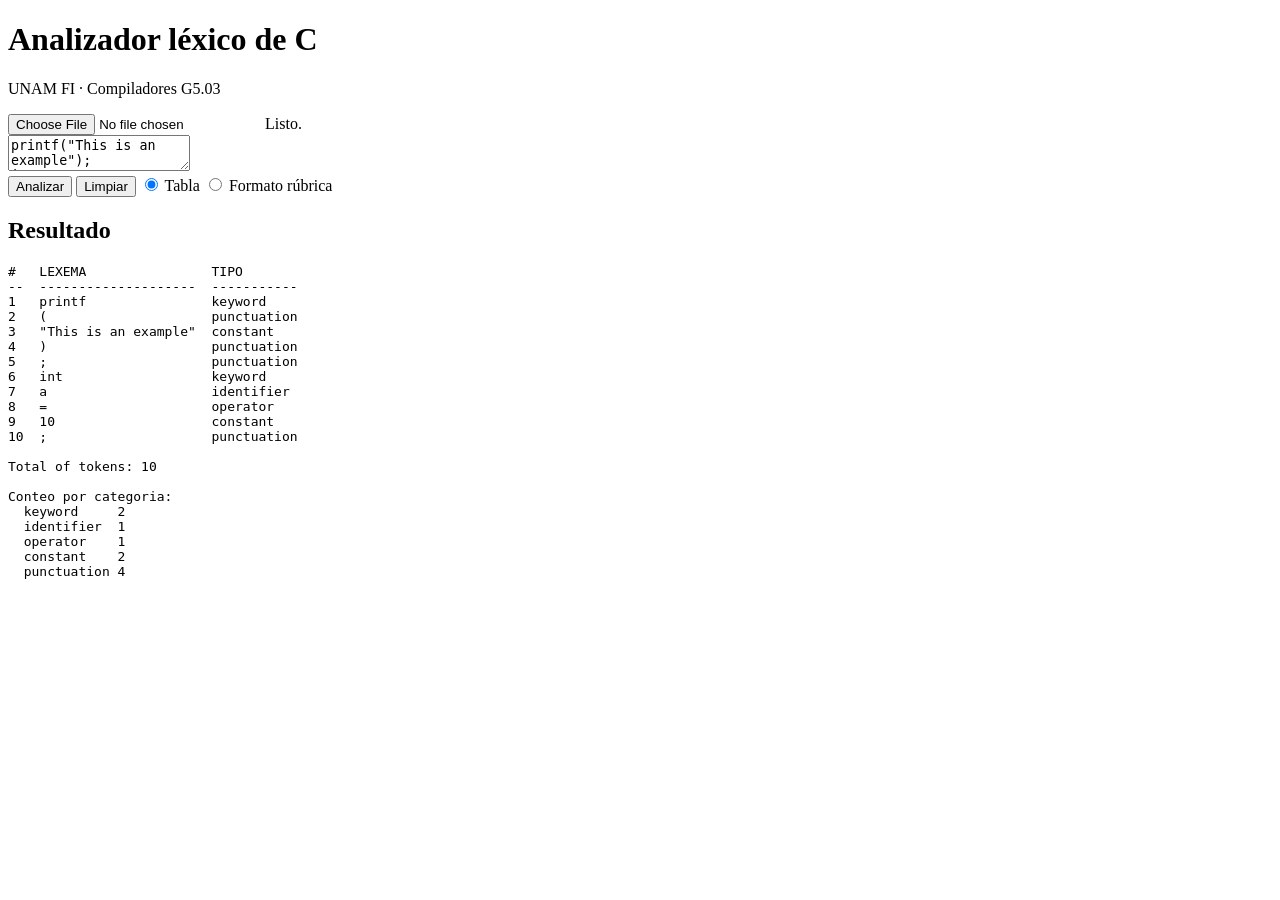
==== docs/index.html @ 69cd8636 "refactor(deploy): moves scripts to root to be deployable" ====
<!doctype html>
<html lang="es">
<head>
  <meta charset="utf-8">
  <meta name="viewport" content="width=device-width, initial-scale=1">
  <title>Lexer C - UNAM FI Compiladores G5</title>
  
</head>
<body>
<main>
  <h1>Analizador léxico de C</h1>
  <p class="sub">UNAM FI · Compiladores G5.03</p>

  <div id="drop">
    <div class="row">
      <input type="file" id="file" accept=".c,.h,.txt,text/plain">
      <span id="status">Cargando módulo…</span>
    </div>
    <textarea id="source" spellcheck="false"
      placeholder="Escribe código, pega texto o arrastra un archivo aquí.">printf("This is an example");
int a = 10;</textarea>
  </div>

  <div class="row">
    <button id="run" disabled>Analizar</button>
    <button id="clear" class="secondary">Limpiar</button>
    <label class="opt"><input type="radio" name="mode" value="table" checked> Tabla</label>
    <label class="opt"><input type="radio" name="mode" value="rubric"> Formato rúbrica</label>
  </div>

  <h2>Resultado</h2>
  <pre id="output" aria-live="polite"></pre>
</main>

<script src="lexer.js"></script>
<script src="app.js"></script>
</body>
</html>
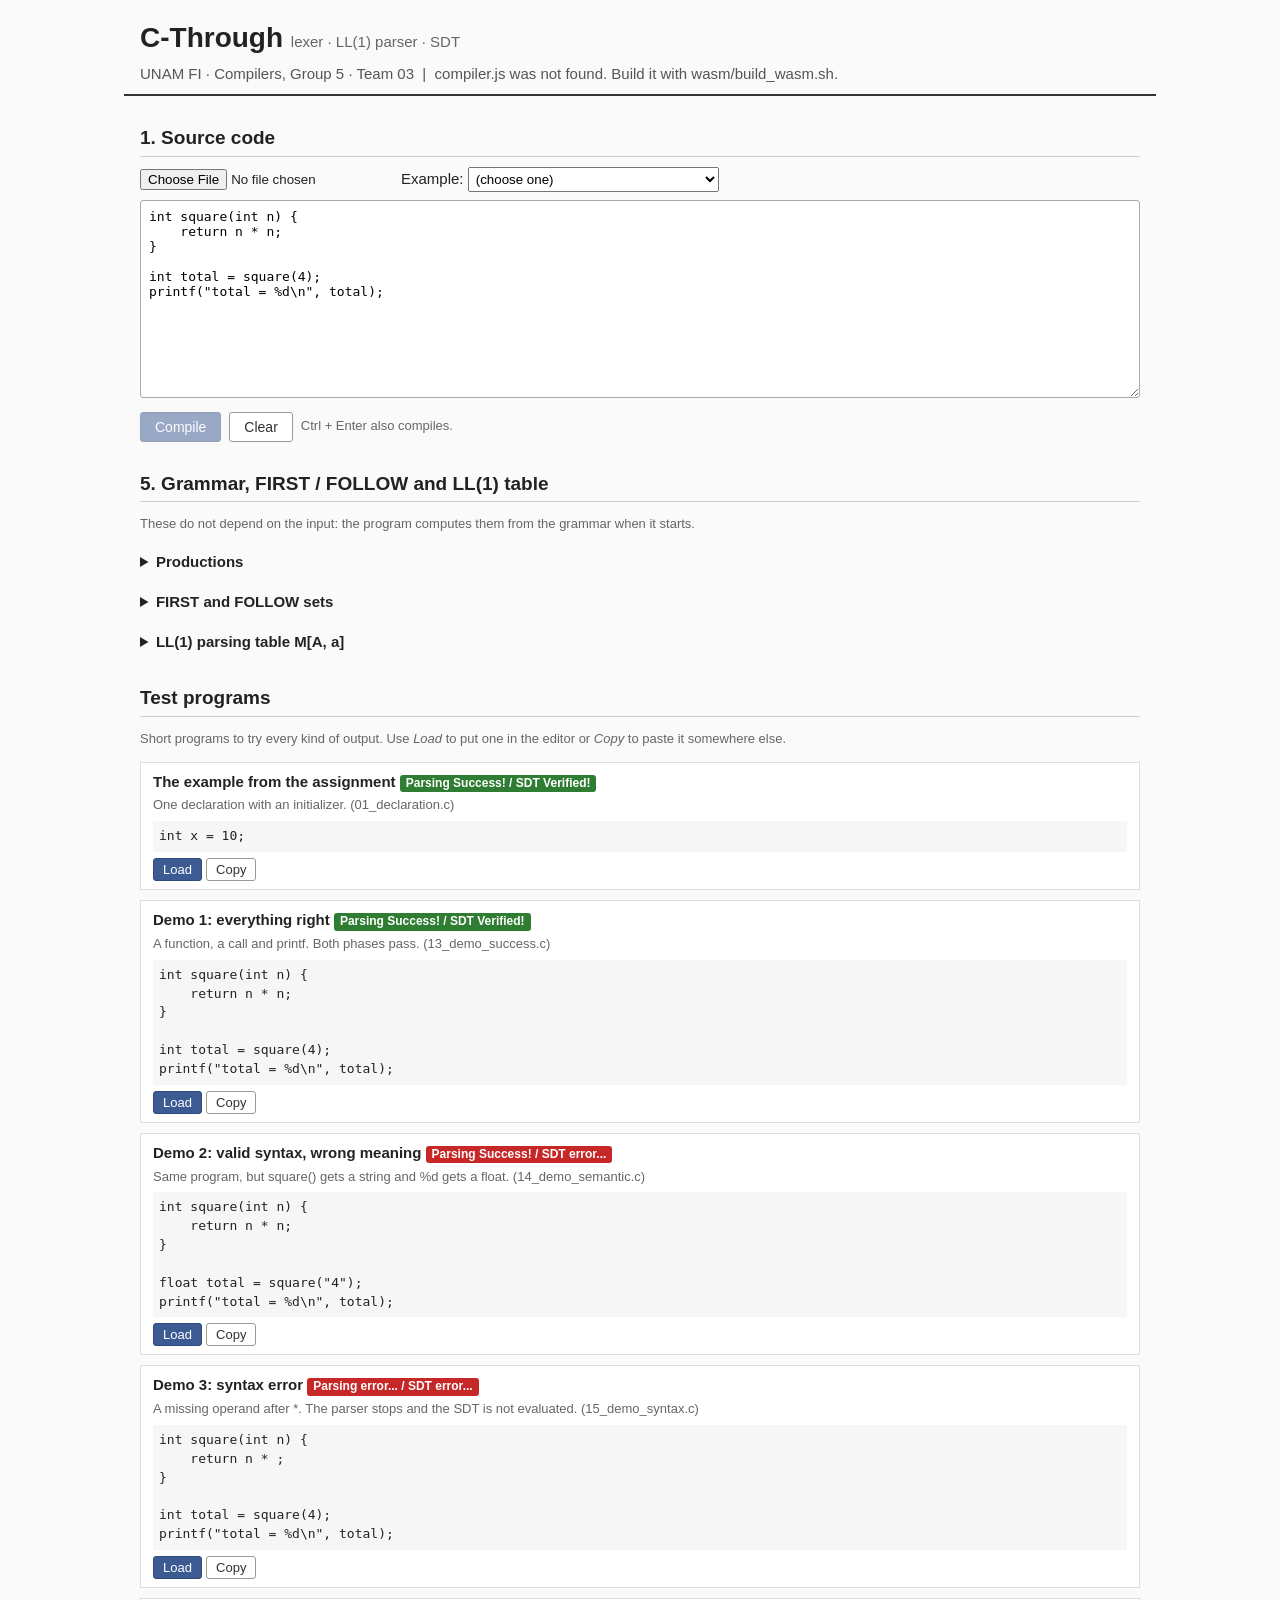
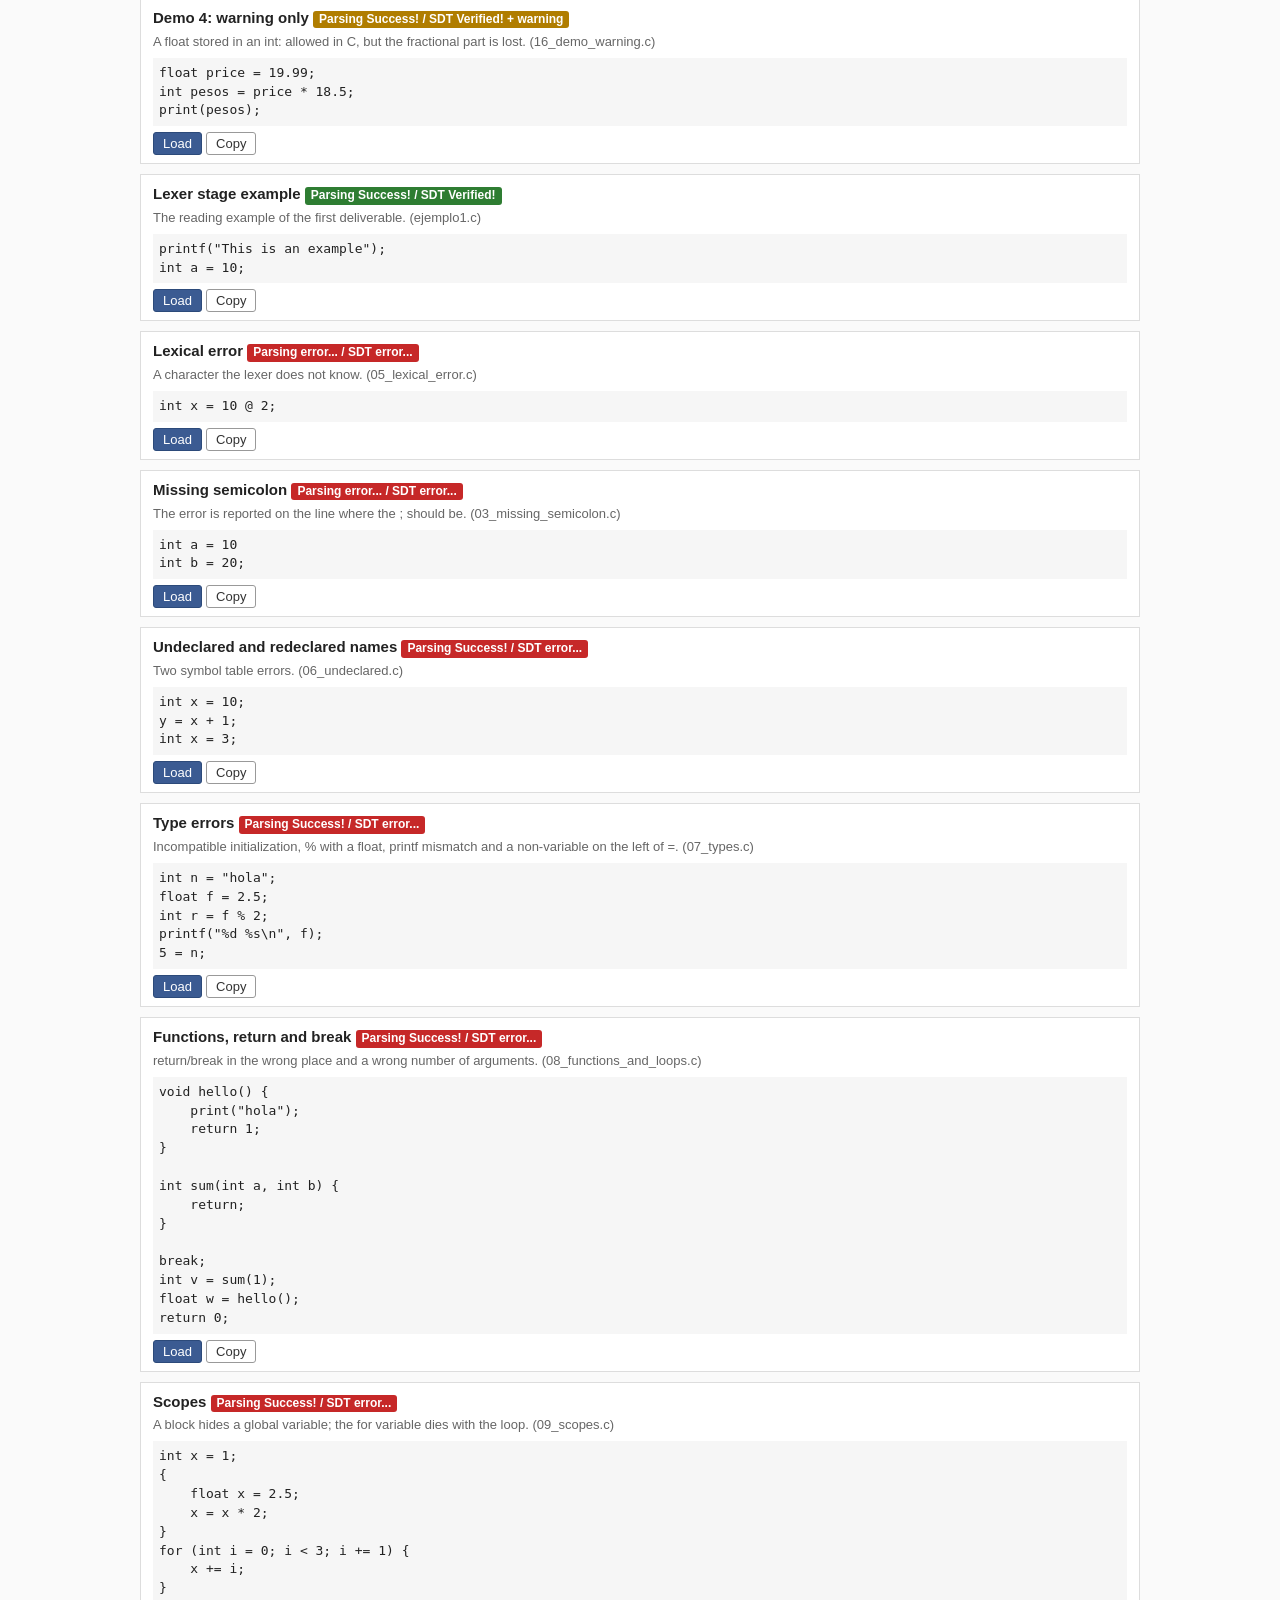
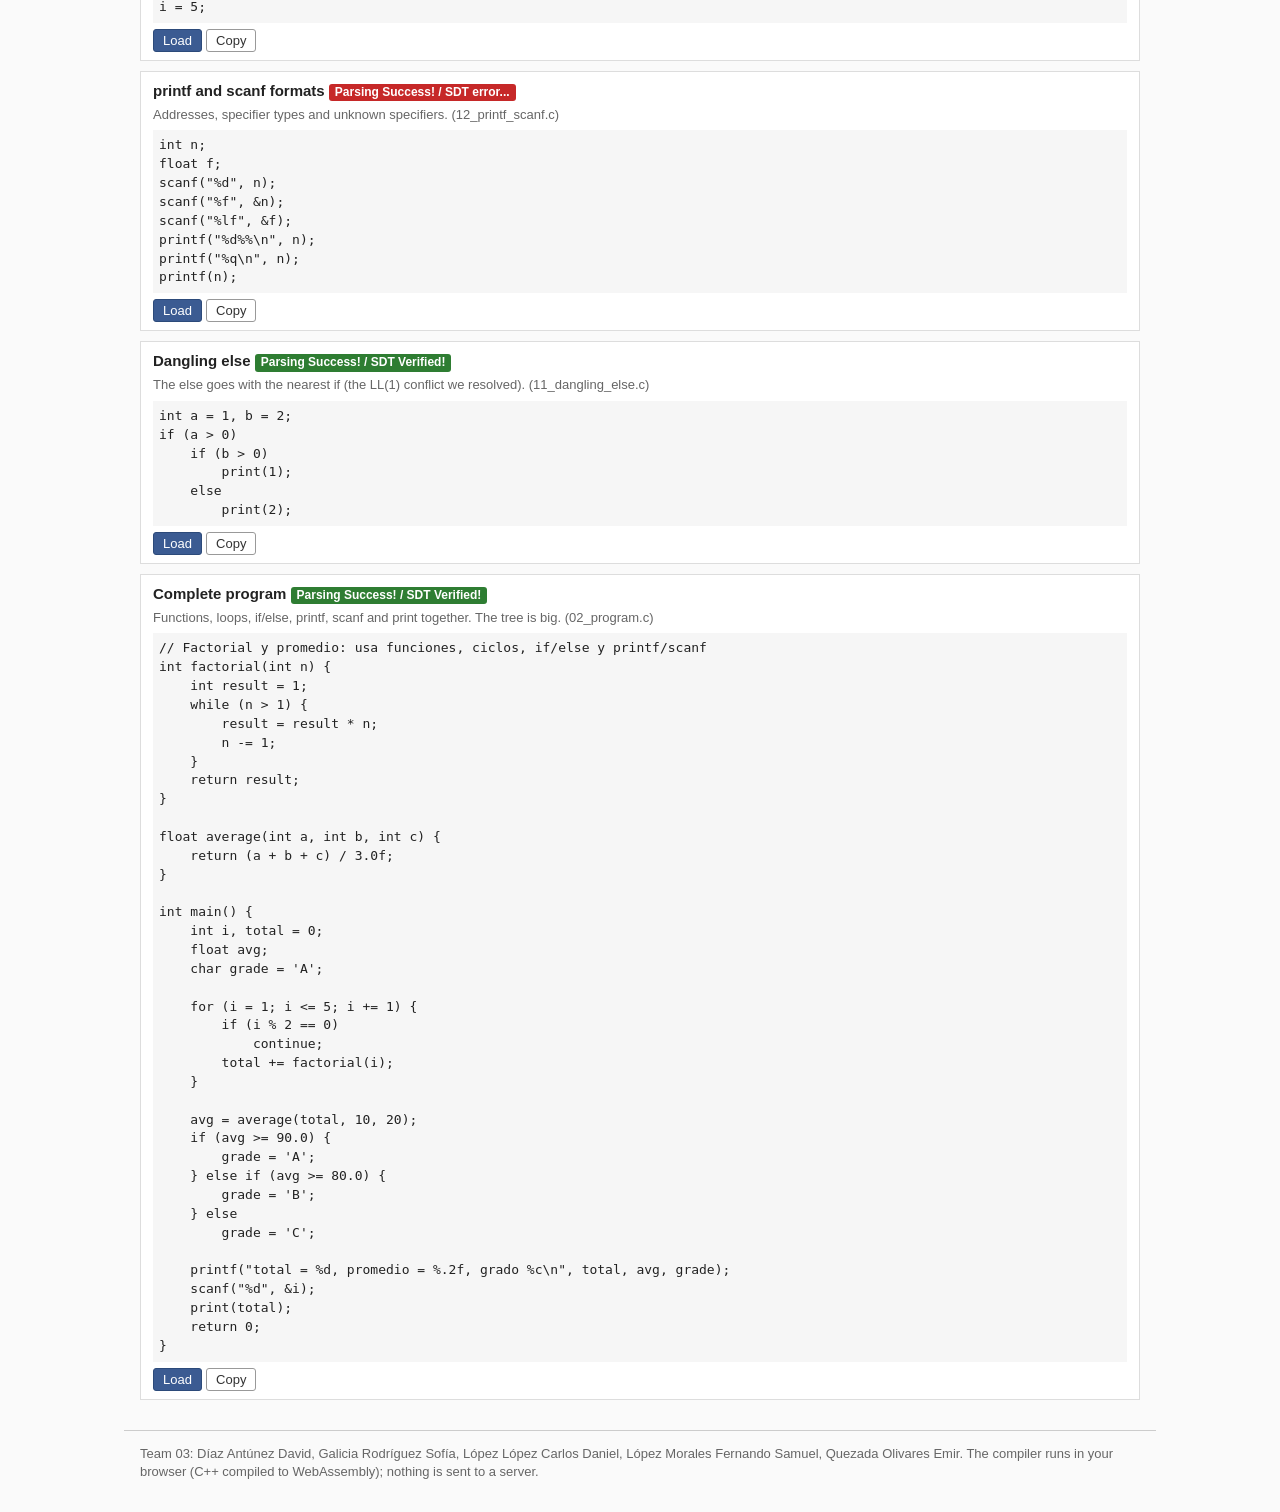
==== commit 227b6e99: "web: add the compiler page, examples and Mermaid bundle" ====
--- a/docs/index.html
+++ b/docs/index.html
@@ -1,38 +1,147 @@
 <!doctype html>
-<html lang="es">
+<html lang="en">
 <head>
   <meta charset="utf-8">
   <meta name="viewport" content="width=device-width, initial-scale=1">
-  <title>Lexer C - UNAM FI Compiladores G5</title>
-  
+  <title>C-Through · C Compiler (Team 03)</title>
+  <link rel="stylesheet" href="style.css">
 </head>
 <body>
+<header>
+  <h1>C-Through <small>lexer · LL(1) parser · SDT</small></h1>
+  <p class="sub">UNAM FI · Compilers, Group 5 · Team 03 &nbsp;|&nbsp; <span id="status">Loading WebAssembly…</span></p>
+</header>
+
 <main>
-  <h1>Analizador léxico de C</h1>
-  <p class="sub">UNAM FI · Compiladores G5.03</p>
+  <section id="input">
+    <h2>1. Source code</h2>
+    <div class="toolbar">
+      <input type="file" id="file" accept=".c,.h,.txt,text/plain">
+      <label>Example:
+        <select id="example-select"><option value="">(choose one)</option></select>
+      </label>
+    </div>
+    <div id="drop">
+      <textarea id="source" spellcheck="false" rows="12"
+        placeholder="Write C code here, paste it, or drop a .c file on this box."></textarea>
+    </div>
+    <div class="toolbar">
+      <button id="run" disabled>Compile</button>
+      <button id="clear" class="secondary">Clear</button>
+      <span class="hint">Ctrl + Enter also compiles.</span>
+    </div>
+  </section>
 
-  <div id="drop">
-    <div class="row">
-      <input type="file" id="file" accept=".c,.h,.txt,text/plain">
-      <span id="status">Cargando módulo…</span>
+  <section id="result" hidden>
+    <h2>Result</h2>
+    <div class="stages">
+      <div class="stage" id="stage-lexer"><b>Lexer</b><span>-</span></div>
+      <div class="stage" id="stage-parser"><b>Parser</b><span>-</span></div>
+      <div class="stage" id="stage-sdt"><b>SDT</b><span>-</span></div>
     </div>
-    <textarea id="source" spellcheck="false"
-      placeholder="Escribe código, pega texto o arrastra un archivo aquí.">printf("This is an example");
-int a = 10;</textarea>
-  </div>
+    <pre id="summary"></pre>
+    <ul id="messages"></ul>
+  </section>
 
-  <div class="row">
-    <button id="run" disabled>Analizar</button>
-    <button id="clear" class="secondary">Limpiar</button>
-    <label class="opt"><input type="radio" name="mode" value="table" checked> Tabla</label>
-    <label class="opt"><input type="radio" name="mode" value="rubric"> Formato rúbrica</label>
-  </div>
+  <section id="lexical" hidden>
+    <h2>2. Lexical analysis</h2>
+    <div class="two-cols">
+      <div class="scroll tokens">
+        <table id="token-table">
+          <thead><tr><th>#</th><th>Lexeme</th><th>Category</th><th>Line</th><th>Terminal</th></tr></thead>
+          <tbody></tbody>
+        </table>
+      </div>
+      <div>
+        <p><b>Total of tokens:</b> <span id="token-total">0</span></p>
+        <table id="count-table">
+          <thead><tr><th>Category</th><th>Count</th></tr></thead>
+          <tbody></tbody>
+        </table>
+        <p class="note">The terminal column is what the parser actually reads: identifiers become
+          <code>id</code> and constants are split into <code>int_const</code>, <code>float_const</code>,
+          <code>char_const</code> and <code>string_lit</code>.</p>
+      </div>
+    </div>
+  </section>
 
-  <h2>Resultado</h2>
-  <pre id="output" aria-live="polite"></pre>
+  <section id="syntax" hidden>
+    <h2>3. Syntax analysis: parse tree</h2>
+    <div class="toolbar">
+      <label><input type="checkbox" id="compact" checked> Compact tree (hide ε branches)</label>
+      <button class="small secondary" id="zoom-out" title="Zoom out">−</button>
+      <button class="small secondary" id="zoom-in" title="Zoom in">+</button>
+      <button class="small secondary" id="zoom-fit">Fit</button>
+      <button class="small" id="download-svg">Download SVG</button>
+      <button class="small" id="download-png">Download PNG</button>
+      <button class="small secondary" id="copy-mermaid">Copy Mermaid code</button>
+    </div>
+    <div id="tree-box" class="scroll"><p class="note">The tree appears here.</p></div>
+    <p class="note">Blue boxes are nonterminals, yellow ones are tokens. If the parser fails, the red node is where it
+      stopped and the dashed nodes were never expanded.</p>
+    <details id="trace-details">
+      <summary>Parsing steps (stack, input and action of the LL(1) parser)</summary>
+      <div class="scroll trace"><table id="trace-table">
+        <thead><tr><th>#</th><th>Stack</th><th>Input</th><th>Action</th></tr></thead>
+        <tbody></tbody>
+      </table></div>
+      <p class="note" id="trace-note"></p>
+    </details>
+  </section>
+
+  <section id="semantic" hidden>
+    <h2>4. Semantic analysis: symbol table</h2>
+    <p class="note">Every name that the SDT declared, with the scope where it lived. Inner scopes
+      (functions, blocks, <code>for</code>) are indented.</p>
+    <div class="scroll">
+      <table id="symbol-table">
+        <thead><tr><th>Name</th><th>Kind</th><th>Type</th><th>Parameters</th><th>Line</th><th>Scope</th></tr></thead>
+        <tbody></tbody>
+      </table>
+    </div>
+  </section>
+
+  <section id="grammar">
+    <h2>5. Grammar, FIRST / FOLLOW and LL(1) table</h2>
+    <p class="note">These do not depend on the input: the program computes them from the grammar when it starts.</p>
+    <details>
+      <summary>Productions</summary>
+      <div class="scroll"><table id="production-table"><tbody></tbody></table></div>
+    </details>
+    <details>
+      <summary>FIRST and FOLLOW sets</summary>
+      <div class="scroll"><table id="first-follow-table">
+        <thead><tr><th>Nonterminal</th><th>FIRST</th><th>FOLLOW</th></tr></thead>
+        <tbody></tbody>
+      </table></div>
+    </details>
+    <details>
+      <summary>LL(1) parsing table M[A, a]</summary>
+      <p class="note">Each cell holds the number of the production to apply. Empty cells are syntax errors.
+        Hover a cell to see the production. <span id="conflict-note"></span></p>
+      <div class="scroll ll1"><table id="ll1-table"></table></div>
+    </details>
+  </section>
+
+  <section id="samples">
+    <h2>Test programs</h2>
+    <p class="note">Short programs to try every kind of output. Use <i>Load</i> to put one in the editor
+      or <i>Copy</i> to paste it somewhere else.</p>
+    <div id="sample-list"></div>
+  </section>
 </main>
 
-<script src="lexer.js"></script>
+<footer>
+  Team 03: Díaz Antúnez David, Galicia Rodríguez Sofía, López López Carlos Daniel,
+  López Morales Fernando Samuel, Quezada Olivares Emir.
+  The compiler runs in your browser (C++ compiled to WebAssembly); nothing is sent to a server.
+</footer>
+
+<div id="toasts" aria-live="polite"></div>
+
+<script src="vendor/mermaid.min.js"></script>
+<script src="examples.js"></script>
+<script src="compiler.js"></script>
 <script src="app.js"></script>
 </body>
 </html>
--- a/docs/style.css
+++ b/docs/style.css
@@ -0,0 +1,153 @@
+/* Estilos de la pagina. Nada fancy: que se lea bien y ya. */
+
+body {
+  margin: 0;
+  font-family: "Segoe UI", Roboto, "Helvetica Neue", Arial, sans-serif;
+  font-size: 15px;
+  line-height: 1.45;
+  color: #222;
+  background: #fafafa;
+}
+
+header, main, footer {
+  max-width: 1000px;
+  margin: 0 auto;
+  padding: 0 16px;
+}
+
+header {
+  padding-top: 18px;
+  border-bottom: 2px solid #333;
+}
+
+h1 { margin: 0; font-size: 28px; }
+h1 small { font-size: 15px; font-weight: normal; color: #666; }
+h2 { font-size: 19px; margin: 28px 0 10px; padding-bottom: 4px; border-bottom: 1px solid #ccc; }
+.sub { margin: 4px 0 10px; color: #555; }
+
+code, pre, textarea, .mono { font-family: Consolas, "DejaVu Sans Mono", Menlo, monospace; font-size: 13px; }
+
+textarea {
+  width: 100%;
+  box-sizing: border-box;
+  padding: 8px;
+  border: 1px solid #aaa;
+  border-radius: 3px;
+  resize: vertical;
+  background: #fff;
+}
+
+#drop.over textarea { border: 2px dashed #3b5b92; background: #f2f6fc; }
+
+.toolbar {
+  display: flex;
+  flex-wrap: wrap;
+  align-items: center;
+  gap: 8px;
+  margin: 8px 0;
+}
+
+button {
+  padding: 6px 14px;
+  border: 1px solid #2c4a7a;
+  border-radius: 3px;
+  background: #3b5b92;
+  color: #fff;
+  cursor: pointer;
+  font-size: 14px;
+}
+button:hover { background: #2c4a7a; }
+button:disabled { opacity: .5; cursor: default; }
+button.secondary { background: #fff; color: #333; border-color: #999; }
+button.secondary:hover { background: #eee; }
+button.small { padding: 3px 9px; font-size: 13px; }
+
+select { padding: 3px; }
+.hint, .note { color: #666; font-size: 13px; }
+
+/* Estado de cada fase */
+.stages { display: flex; gap: 10px; flex-wrap: wrap; }
+.stage {
+  flex: 1;
+  min-width: 180px;
+  padding: 8px 12px;
+  border: 1px solid #ccc;
+  border-left-width: 6px;
+  background: #fff;
+}
+.stage b { display: block; font-size: 13px; text-transform: uppercase; color: #555; }
+.stage span { font-size: 16px; }
+.stage.ok   { border-color: #2e7d32; background: #eef7ee; }
+.stage.bad  { border-color: #c62828; background: #fdecec; }
+.stage.warn { border-color: #e0a100; background: #fff8e1; }
+.stage.skip { border-color: #999; background: #f3f3f3; color: #777; }
+
+#summary { margin: 10px 0 4px; padding: 8px; background: #222; color: #eee; }
+
+#messages { list-style: none; padding: 0; margin: 0; }
+#messages li { margin: 6px 0; padding: 6px 10px; border-left: 4px solid #999; background: #fff; }
+#messages li.error { border-color: #c62828; }
+#messages li.warning { border-color: #e0a100; }
+#messages .kind { font-weight: bold; margin-right: 6px; }
+#messages li.error .kind { color: #c62828; }
+#messages li.warning .kind { color: #a87700; }
+#messages pre { margin: 4px 0 0; color: #444; white-space: pre-wrap; }
+
+/* Tablas */
+table { border-collapse: collapse; background: #fff; }
+th, td { border: 1px solid #ccc; padding: 3px 8px; text-align: left; vertical-align: top; }
+th { background: #eee; }
+td { font-family: Consolas, "DejaVu Sans Mono", Menlo, monospace; font-size: 13px; }
+
+.scroll { overflow: auto; border: 1px solid #ddd; background: #fff; }
+.tokens { max-height: 360px; }
+.tokens table, #symbol-table, #first-follow-table { width: 100%; }
+.trace { max-height: 420px; }
+.two-cols { display: grid; grid-template-columns: 3fr 2fr; gap: 16px; }
+@media (max-width: 700px) { .two-cols { grid-template-columns: 1fr; } }
+
+#tree-box { min-height: 120px; max-height: 640px; padding: 8px; }
+#tree-box svg { display: block; }
+
+details { margin: 10px 0; }
+summary { cursor: pointer; padding: 4px 0; font-weight: 600; }
+
+/* Tabla LL(1): primera columna y encabezado fijos para no perderse */
+.ll1 { max-height: 520px; }
+#ll1-table th, #ll1-table td { text-align: center; padding: 2px 5px; white-space: nowrap; }
+#ll1-table thead th { position: sticky; top: 0; z-index: 2; }
+#ll1-table tbody th { position: sticky; left: 0; z-index: 1; text-align: left; font-style: italic; }
+#ll1-table td.conflict { background: #fff3c4; font-weight: bold; }
+#ll1-table td:hover { background: #dfe8f6; }
+
+#symbol-table td.depth-1 { padding-left: 24px; }
+#symbol-table td.depth-2 { padding-left: 40px; }
+#symbol-table td.depth-3 { padding-left: 56px; }
+
+/* Programas de prueba */
+.sample { border: 1px solid #ddd; background: #fff; margin: 10px 0; padding: 8px 12px; }
+.sample h3 { margin: 0; font-size: 15px; }
+.sample p { margin: 4px 0; }
+.sample pre { margin: 6px 0; padding: 6px; background: #f6f6f6; overflow-x: auto; }
+.tag { display: inline-block; padding: 0 6px; border-radius: 3px; font-size: 12px; color: #fff; }
+.tag.ok { background: #2e7d32; }
+.tag.bad { background: #c62828; }
+.tag.warn { background: #b07d00; }
+
+/* Avisos que aparecen abajo a la derecha */
+#toasts { position: fixed; right: 16px; bottom: 16px; width: 320px; z-index: 10; }
+.toast {
+  margin-top: 8px;
+  padding: 10px 12px;
+  border-left: 6px solid #555;
+  background: #fff;
+  box-shadow: 0 2px 6px rgba(0, 0, 0, .2);
+  font-size: 14px;
+  transition: opacity .4s;
+}
+.toast.ok { border-color: #2e7d32; }
+.toast.bad { border-color: #c62828; }
+.toast.warn { border-color: #e0a100; }
+.toast.hide { opacity: 0; }
+
+footer { margin-top: 30px; padding: 14px 16px 30px; border-top: 1px solid #ccc; color: #666; font-size: 13px; }
